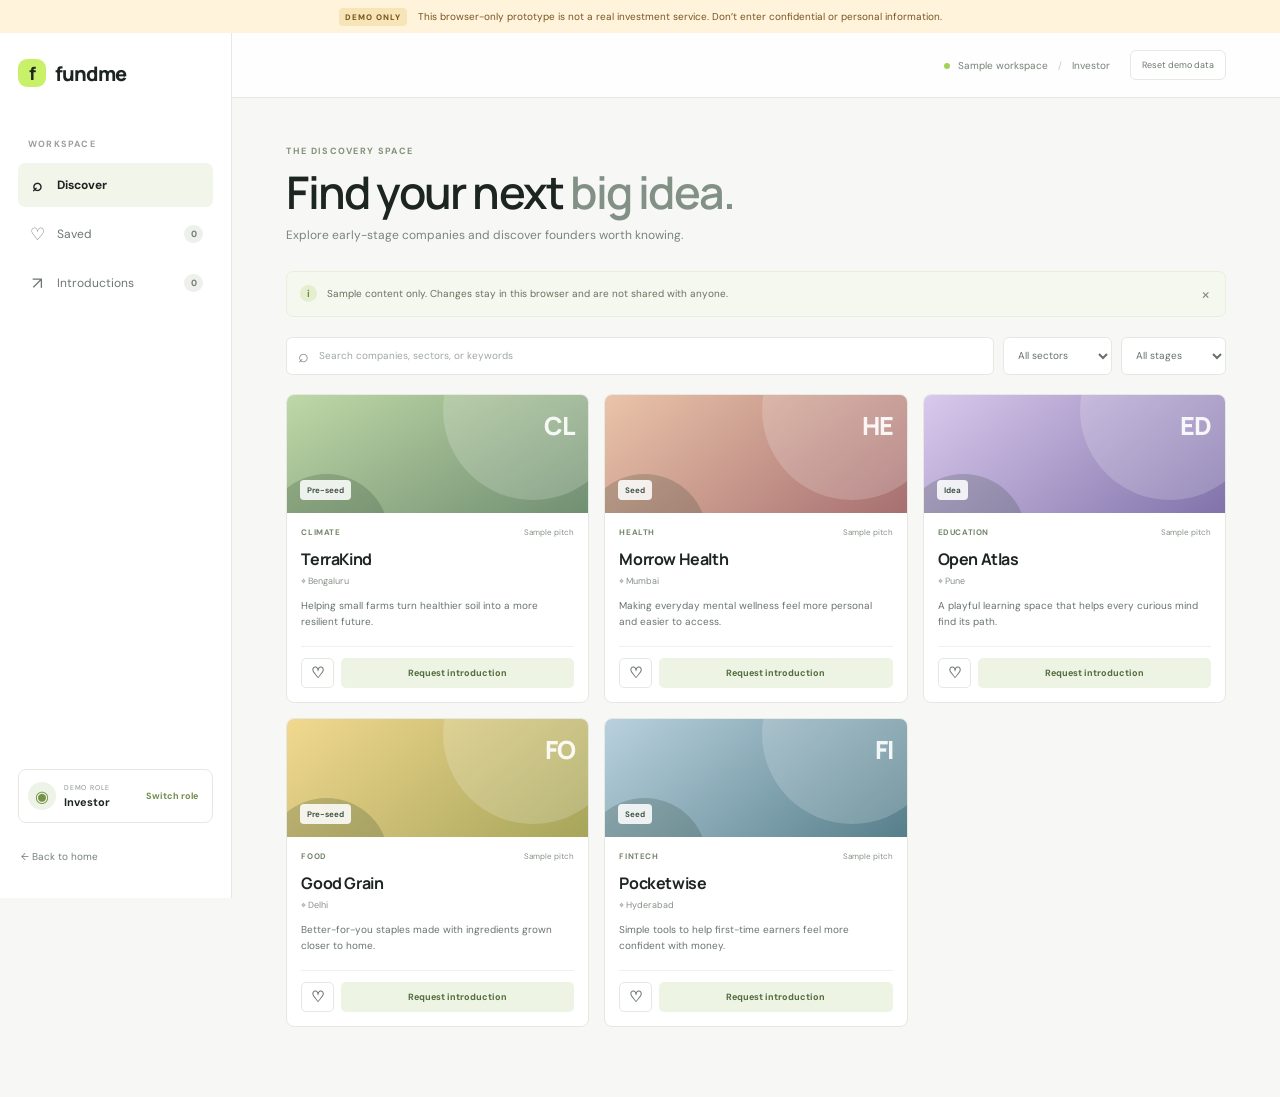
==== outputs/app.html @ 99f92410 "Create Fund Me static demo" ====
<!doctype html>
<html lang="en">
<head>
  <meta charset="utf-8">
  <meta name="viewport" content="width=device-width, initial-scale=1">
  <meta name="theme-color" content="#f6f7f2">
  <meta name="description" content="Explore the Fund Me founder and investor demo.">
  <title>Explore | Fund Me</title>
  <link rel="preconnect" href="https://fonts.googleapis.com">
  <link rel="preconnect" href="https://fonts.gstatic.com" crossorigin>
  <link href="https://fonts.googleapis.com/css2?family=DM+Sans:wght@400;500;600;700&family=Manrope:wght@400;500;600;700;800&display=swap" rel="stylesheet">
  <link rel="stylesheet" href="app.css">
  <script src="app.js" defer></script>
</head>
<body>
  <div class="demo-banner"><span>DEMO ONLY</span> This browser-only prototype is not a real investment service. Don’t enter confidential or personal information.</div>
  <div class="workspace">
    <aside class="sidebar">
      <a class="brand" href="index.html"><span class="brand-mark">f</span> fundme</a>
      <div class="side-label">WORKSPACE</div>
      <nav class="side-nav" aria-label="Workspace">
        <button class="nav-item active" data-view="discover"><span>⌕</span> Discover</button>
        <button class="nav-item" data-view="saved"><span>♡</span> Saved <b class="nav-count" id="saved-count">0</b></button>
        <button class="nav-item" data-view="inbox"><span>↗</span> Introductions <b class="nav-count" id="inbox-count">0</b></button>
      </nav>
      <div class="sidebar-bottom">
        <div class="role-card"><span class="role-icon">◉</span><div><small>DEMO ROLE</small><strong id="role-label">Investor</strong></div><button id="role-toggle" class="switch-role">Switch role</button></div>
        <a class="back-link" href="index.html">← Back to home</a>
      </div>
    </aside>
    <main class="main-panel">
      <header class="topbar"><div class="mobile-brand"><a class="brand" href="index.html"><span class="brand-mark">f</span> fundme</a></div><div class="topbar-note"><span class="status-dot"></span> Sample workspace <span class="topbar-sep">/</span> <span id="topbar-role">Investor</span></div><button class="mobile-switch" id="mobile-role-toggle">Switch role</button><button class="reset-button" id="reset-demo">Reset demo data</button></header>
      <div class="page-content">
        <section class="page-heading"><div><p class="eyebrow" id="page-eyebrow">THE DISCOVERY SPACE</p><h1 id="page-title">Find your next <span>big idea.</span></h1><p id="page-description">Explore early-stage companies and discover founders worth knowing.</p></div><button class="button button-dark create-button" id="create-pitch">＋ Create a pitch</button></section>
        <div class="demo-notice"><span>i</span><p>Sample content only. Changes stay in this browser and are not shared with anyone.</p><button id="dismiss-notice" aria-label="Dismiss notice">×</button></div>
        <section id="discover-controls" class="controls"><label class="search-box"><span>⌕</span><input id="search-input" type="search" placeholder="Search companies, sectors, or keywords" aria-label="Search companies, sectors, or keywords"></label><label class="select-box"><span class="sr-only">Filter by sector</span><select id="sector-filter"><option value="all">All sectors</option><option>Climate</option><option>Health</option><option>Education</option><option>Food</option><option>Fintech</option></select></label><label class="select-box"><span class="sr-only">Filter by stage</span><select id="stage-filter"><option value="all">All stages</option><option>Idea</option><option>Pre-seed</option><option>Seed</option></select></label></section>
        <section id="pitch-grid" class="pitch-grid" aria-live="polite"></section>
        <section id="empty-state" class="empty-state" hidden><div>✳</div><h2 id="empty-title">No pitches found</h2><p id="empty-description">Try changing your search or filters.</p></section>
        <section id="inbox-view" class="inbox-view" hidden><div class="inbox-heading"><h2>Introduction requests</h2><p>Requests created in this browser appear here.</p></div><div id="request-list"></div></section>
      </div>
    </main>
  </div>

  <dialog id="pitch-dialog" class="pitch-dialog">
    <form id="pitch-form">
      <div class="dialog-heading"><div><p class="eyebrow">YOUR STORY, YOUR WAY</p><h2>Create a sample pitch</h2></div><button class="icon-button" type="button" id="close-dialog" aria-label="Close">×</button></div>
      <p class="dialog-warning">Demo only: this information is saved in this browser. Don’t enter confidential or personal information.</p>
      <label>Company name<input name="name" required maxlength="60" placeholder="e.g. Green Path"></label>
      <div class="form-row"><label>Sector<select name="sector"><option>Climate</option><option>Health</option><option>Education</option><option>Food</option><option>Fintech</option></select></label><label>Stage<select name="stage"><option>Idea</option><option>Pre-seed</option><option>Seed</option></select></label></div>
      <label>One-line description<textarea name="description" required maxlength="180" rows="3" placeholder="What are you building?"></textarea></label>
      <label>Location<input name="location" maxlength="60" placeholder="e.g. Bengaluru"></label>
      <div class="dialog-actions"><button class="button button-quiet" type="button" id="cancel-dialog">Cancel</button><button class="button button-dark" type="submit">Publish sample pitch ↗</button></div>
    </form>
  </dialog>
</body>
</html>
---- outputs/app.css ----
:root{--ink:#1d2521;--muted:#707a73;--paper:#f6f7f2;--white:#fff;--green:#c8f169;--line:#e5e9e1;--font:"DM Sans",sans-serif;--display:"Manrope",sans-serif}
*{box-sizing:border-box}
body{margin:0;background:#f7f8f5;color:var(--ink);font-family:var(--font);-webkit-font-smoothing:antialiased}
button,input,select,textarea{font:inherit}
button{cursor:pointer}
a{color:inherit;text-decoration:none}
.demo-banner{background:#fff4db;color:#765520;text-align:center;padding:9px 16px;font-size:10px;line-height:1.5}.demo-banner span{font-size:8px;font-weight:800;letter-spacing:1px;background:#f7e5b7;padding:4px 6px;border-radius:4px;margin-right:8px}
.workspace{min-height:calc(100vh - 35px);display:grid;grid-template-columns:232px 1fr}
.sidebar{position:sticky;top:0;height:calc(100vh - 35px);min-height:500px;background:#fff;border-right:1px solid var(--line);padding:26px 18px;display:flex;flex-direction:column}
.brand{display:inline-flex;align-items:center;gap:9px;font:800 20px var(--display);letter-spacing:-1px}
.brand-mark{width:28px;height:28px;border-radius:9px;background:var(--green);display:grid;place-items:center;font:800 18px var(--display)}
.side-label{margin:51px 0 13px 10px;color:#99a199;font-size:9px;letter-spacing:1.2px;font-weight:700}
.side-nav{display:grid;gap:5px}
.nav-item{border:0;background:transparent;text-align:left;border-radius:7px;padding:11px 10px;font-size:12px;color:#6c776f;display:flex;align-items:center;gap:11px}
.nav-item>span{font-size:17px;width:18px;text-align:center}.nav-item.active{color:var(--ink);background:#f1f5ea;font-weight:700}.nav-count{margin-left:auto;background:#eef0eb;color:#737c74;border-radius:10px;min-width:19px;text-align:center;font-size:9px;padding:3px 5px}
.sidebar-bottom{margin-top:auto}
.role-card{border:1px solid var(--line);border-radius:8px;padding:12px 9px;display:flex;align-items:center;gap:8px;margin-bottom:18px}
.role-icon{width:28px;height:28px;background:#edf3e6;color:#749348;border-radius:50%;display:grid;place-items:center}
.role-card small,.role-card strong{display:block}.role-card small{font-size:7px;letter-spacing:.8px;color:#88928a}.role-card strong{font-size:11px;margin-top:3px}
.switch-role{border:0;background:none;color:#718d4a;font-size:9px;font-weight:700;margin-left:auto;padding:5px}
.back-link{display:block;padding:9px 3px;color:#778179;font-size:10px}
.main-panel{min-width:0}
.topbar{height:65px;border-bottom:1px solid var(--line);background:rgba(255,255,255,.82);display:flex;align-items:center;justify-content:flex-end;padding:0 5.2%;gap:20px}
.topbar-note{font-size:10px;color:#778179}.status-dot{display:inline-block;width:6px;height:6px;border-radius:50%;background:#a5d155;margin-right:5px}.topbar-sep{color:#c5cbc4;margin:0 7px}
.reset-button{border:1px solid var(--line);background:#fff;padding:8px 11px;border-radius:6px;color:#6d786f;font-size:9px}
.mobile-switch{display:none;border:0;background:#edf4e3;color:#526b3e;padding:8px 9px;border-radius:5px;font-size:9px;font-weight:700}
.mobile-brand{display:none}
.page-content{max-width:1120px;padding:47px 5.2% 70px;margin:0 auto}
.page-heading{display:flex;align-items:flex-end;justify-content:space-between;gap:18px;margin-bottom:28px}
.eyebrow{font-size:9px;letter-spacing:1.3px;font-weight:700;color:#829078;margin:0 0 10px}
.page-heading h1{font:600 clamp(32px,4vw,45px)/1.13 var(--display);letter-spacing:-1.8px;margin:0 0 9px}
.page-heading h1 span{color:#839086}.page-heading p:last-child{font-size:12px;color:#7a847c;margin:0}
.button{border:0;border-radius:6px;padding:12px 15px;font-size:10px;font-weight:700;display:inline-flex;align-items:center;justify-content:center;gap:10px}
.button-dark{background:var(--ink);color:#fff}.button-dark:hover{background:#37423b}.create-button{white-space:nowrap}
.demo-notice{display:flex;align-items:center;gap:10px;padding:11px 13px;border:1px solid #e8eedc;background:#f5f8ee;border-radius:7px;margin-bottom:20px}
.demo-notice>span{width:17px;height:17px;display:grid;place-items:center;background:#e5efcf;color:#708d47;border-radius:50%;font-size:10px;font-weight:700}
.demo-notice p{font-size:10px;color:#65735d;margin:0;flex:1}.demo-notice button{border:0;background:none;color:#879180;font-size:17px;padding:0 2px}
.controls{display:flex;gap:9px;margin-bottom:19px}
.search-box,.select-box{height:38px;background:#fff;border:1px solid var(--line);border-radius:6px;display:flex;align-items:center}
.search-box{flex:1;padding:0 11px;gap:8px;color:#7c887d}.search-box>span{font-size:18px}.search-box input{width:100%;border:0;outline:0;background:transparent;font-size:10px;color:var(--ink)}
.search-box input::placeholder{color:#a0a8a0}
.select-box select{height:100%;border:0;outline:0;background:transparent;padding:0 27px 0 10px;color:#667168;font-size:10px;max-width:145px}
.pitch-grid{display:grid;grid-template-columns:repeat(3,minmax(0,1fr));gap:15px}
.pitch-card{background:#fff;border:1px solid var(--line);border-radius:8px;overflow:hidden;display:flex;flex-direction:column;min-width:0}
.card-art{height:118px;position:relative;overflow:hidden;display:flex;align-items:flex-end;padding:13px}
.card-art.climate{background:linear-gradient(150deg,#bfd8a7,#718f72)}.card-art.health{background:linear-gradient(140deg,#eac4a9,#a76f71)}.card-art.education{background:linear-gradient(140deg,#d9c9ed,#8173aa)}.card-art.food{background:linear-gradient(140deg,#f1d88f,#a6a55a)}.card-art.fintech{background:linear-gradient(140deg,#b9d1de,#567f8b)}
.card-art:before,.card-art:after{content:"";position:absolute;border-radius:50%;background:rgba(255,255,255,.18)}.card-art:before{width:180px;height:180px;right:-35px;top:-75px}.card-art:after{width:125px;height:125px;left:-23px;bottom:-86px;background:rgba(31,56,39,.2)}
.art-shape{position:absolute;font:800 25px var(--display);letter-spacing:-1.4px;color:rgba(255,255,255,.9);right:14px;top:13px}
.stage-chip{position:relative;z-index:1;padding:5px 7px;background:rgba(255,255,255,.86);border-radius:4px;font-size:8px;font-weight:700;color:#43554a}
.card-body{padding:14px;display:flex;flex-direction:column;flex:1}
.card-meta{display:flex;align-items:center;justify-content:space-between;gap:8px;color:#879187;font-size:8px}
.sector-label{font-size:8px;letter-spacing:.6px;text-transform:uppercase;font-weight:700;color:#72866b}
.pitch-card h2{font:700 16px var(--display);letter-spacing:-.4px;margin:11px 0 5px}
.pitch-card .location{color:#879087;font-size:9px;margin:0 0 11px}
.pitch-card .description{font-size:10px;line-height:1.65;color:#69746d;margin:0 0 15px;flex:1}
.card-actions{display:flex;gap:7px;border-top:1px solid #eff1ed;padding-top:11px}
.card-actions button{height:30px;border-radius:5px;font-size:9px;font-weight:700}
.save-button{width:33px;border:1px solid var(--line);background:#fff;color:#6a766d;font-size:15px!important}.save-button.saved{color:#648641;background:#f2f7e9;border-color:#e3ebd7}
.intro-button{flex:1;border:0;background:#edf4e3;color:#526b3e}.intro-button.requested{background:#f1f2ef;color:#7c847d}
.empty-state{text-align:center;padding:60px 20px;color:#7c877e}.empty-state>div{color:#a5ce62;font-size:26px}.empty-state h2{font:700 19px var(--display);color:var(--ink);margin:10px 0}.empty-state p{font-size:11px}
.inbox-view{margin-top:4px}.inbox-heading h2{font:700 19px var(--display);margin:0 0 5px}.inbox-heading p{font-size:11px;color:#7c867e;margin:0 0 18px}
.request-card{display:flex;align-items:center;gap:14px;background:#fff;border:1px solid var(--line);border-radius:7px;padding:14px;margin-bottom:9px}
.request-avatar{flex:none;width:36px;height:36px;display:grid;place-items:center;background:#edf4e3;border-radius:50%;color:#6b8746;font:700 13px var(--display)}
.request-content{min-width:0;flex:1}.request-content strong{font-size:11px}.request-content p{font-size:9px;color:#7b857d;margin:4px 0 0}.request-status{font-size:8px;text-transform:uppercase;letter-spacing:.6px;font-weight:700;color:#758b56}
.request-status.declined{color:#a27168}.request-actions{display:flex;gap:6px}.request-actions button{border:1px solid var(--line);background:white;border-radius:5px;padding:7px 9px;font-size:9px;color:#657168}.request-actions .accept-button{background:#eef4e5;color:#5a763a;border-color:#e2ebd6}
.empty-inbox{text-align:center;background:#fff;border:1px dashed #dce2d9;border-radius:7px;padding:40px 20px;color:#7e887f;font-size:11px}
.pitch-dialog{border:0;border-radius:11px;padding:27px;width:min(470px,calc(100% - 28px));box-shadow:0 22px 80px rgba(19,31,22,.24);color:var(--ink)}
.pitch-dialog::backdrop{background:rgba(18,27,21,.44)}
.dialog-heading{display:flex;justify-content:space-between;align-items:flex-start}.dialog-heading .eyebrow{margin-bottom:5px}.dialog-heading h2{font:700 22px var(--display);letter-spacing:-.8px;margin:0}
.icon-button{border:0;background:#f1f3ef;border-radius:50%;width:27px;height:27px;font-size:18px;color:#707a72}
.dialog-warning{padding:10px;background:#fff5e0;color:#786231;font-size:9px;line-height:1.5;border-radius:5px;margin:17px 0}
.pitch-dialog label{display:block;font-size:10px;font-weight:700;margin:12px 0;color:#5d685f}
.pitch-dialog input,.pitch-dialog select,.pitch-dialog textarea{display:block;width:100%;padding:10px;margin-top:6px;border:1px solid var(--line);border-radius:5px;font-size:11px;color:var(--ink);outline-color:#a6c679;background:#fff}
.pitch-dialog textarea{resize:vertical}.pitch-dialog input::placeholder,.pitch-dialog textarea::placeholder{color:#a2aaa3}
.form-row{display:grid;grid-template-columns:1fr 1fr;gap:12px}
.dialog-actions{display:flex;justify-content:flex-end;gap:8px;margin-top:20px}.button-quiet{background:#f2f4f0;color:#69746b}
.sr-only{position:absolute;width:1px;height:1px;padding:0;margin:-1px;overflow:hidden;clip:rect(0,0,0,0);white-space:nowrap;border:0}
[hidden]{display:none!important}
@media(max-width:1000px){.workspace{grid-template-columns:205px 1fr}.pitch-grid{grid-template-columns:repeat(2,minmax(0,1fr))}}
@media(max-width:650px){.demo-banner{font-size:9px}.workspace{display:block;min-height:calc(100vh - 35px)}.sidebar{position:static;height:auto;min-height:0;padding:13px 5% 0;border-right:0;border-bottom:1px solid var(--line)}.sidebar>.brand,.side-label,.sidebar-bottom{display:none}.side-nav{display:flex;gap:5px;overflow-x:auto}.nav-item{white-space:nowrap;padding:10px 12px;font-size:10px}.topbar{height:52px;padding:0 5%;justify-content:space-between;gap:7px}.mobile-brand{display:block}.mobile-brand .brand{font-size:16px}.mobile-brand .brand-mark{width:23px;height:23px;font-size:15px;border-radius:7px}.topbar-note{font-size:8px}.mobile-switch{display:block}.reset-button{font-size:8px;padding:7px}.page-content{padding:34px 5% 55px}.page-heading{align-items:flex-start;flex-direction:column}.page-heading h1{font-size:34px}.create-button{align-self:flex-start}.controls{flex-wrap:wrap}.search-box{flex-basis:100%}.select-box{flex:1}.select-box select{width:100%;max-width:none}.pitch-grid{grid-template-columns:1fr}.card-art{height:140px}.request-card{align-items:flex-start;flex-wrap:wrap}.request-content{flex-basis:calc(100% - 55px)}.request-actions{margin-left:50px}.form-row{gap:7px}.pitch-dialog{padding:21px}}
@media(prefers-reduced-motion:reduce){*{scroll-behavior:auto!important;transition:none!important}}
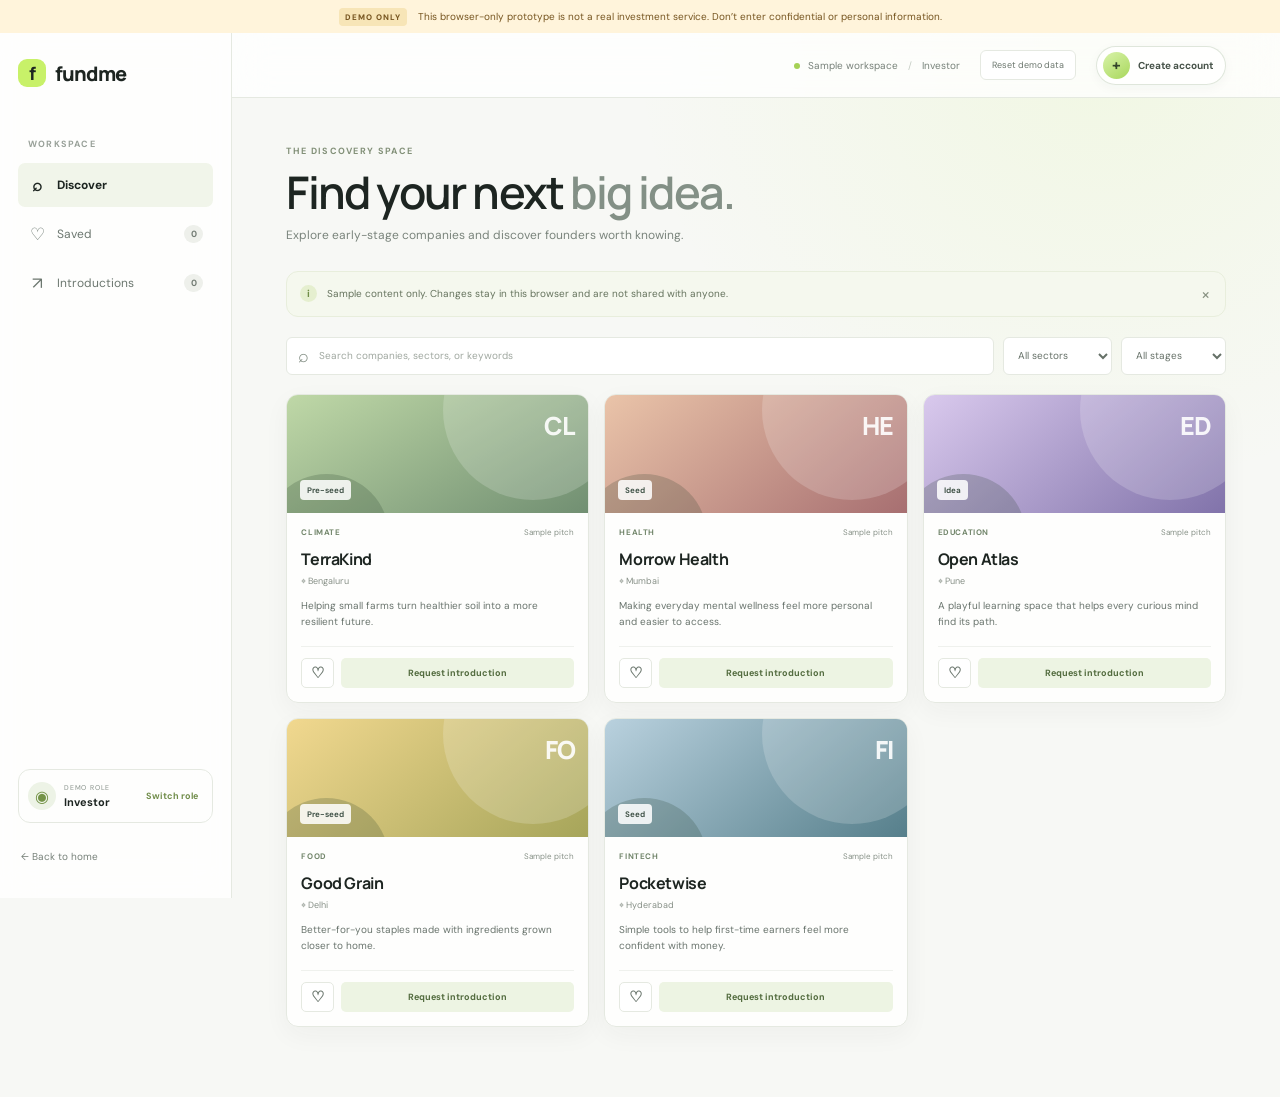
==== commit 91351b40: "Add demo profiles and polish pitch creation" ====
--- a/outputs/app.html
+++ b/outputs/app.html
@@ -29,9 +29,9 @@
       </div>
     </aside>
     <main class="main-panel">
-      <header class="topbar"><div class="mobile-brand"><a class="brand" href="index.html"><span class="brand-mark">f</span> fundme</a></div><div class="topbar-note"><span class="status-dot"></span> Sample workspace <span class="topbar-sep">/</span> <span id="topbar-role">Investor</span></div><button class="mobile-switch" id="mobile-role-toggle">Switch role</button><button class="reset-button" id="reset-demo">Reset demo data</button></header>
+      <header class="topbar"><div class="mobile-brand"><a class="brand" href="index.html"><span class="brand-mark">f</span> fundme</a></div><div class="topbar-note"><span class="status-dot"></span> Sample workspace <span class="topbar-sep">/</span> <span id="topbar-role">Investor</span></div><button class="mobile-switch" id="mobile-role-toggle">Switch role</button><button class="reset-button" id="reset-demo">Reset demo data</button><button class="account-button" id="account-action"><span class="account-avatar" id="account-avatar">+</span><span id="account-action-label">Create account</span></button></header>
       <div class="page-content">
-        <section class="page-heading"><div><p class="eyebrow" id="page-eyebrow">THE DISCOVERY SPACE</p><h1 id="page-title">Find your next <span>big idea.</span></h1><p id="page-description">Explore early-stage companies and discover founders worth knowing.</p></div><button class="button button-dark create-button" id="create-pitch">＋ Create a pitch</button></section>
+        <section class="page-heading"><div><p class="eyebrow" id="page-eyebrow">THE DISCOVERY SPACE</p><h1 id="page-title">Find your next <span>big idea.</span></h1><p id="page-description">Explore early-stage companies and discover founders worth knowing.</p></div><button class="button button-dark create-button" id="create-pitch"><svg aria-hidden="true" viewBox="0 0 20 20"><path d="M10 4v12M4 10h12"/></svg><span>Create a pitch</span></button></section>
         <div class="demo-notice"><span>i</span><p>Sample content only. Changes stay in this browser and are not shared with anyone.</p><button id="dismiss-notice" aria-label="Dismiss notice">×</button></div>
         <section id="discover-controls" class="controls"><label class="search-box"><span>⌕</span><input id="search-input" type="search" placeholder="Search companies, sectors, or keywords" aria-label="Search companies, sectors, or keywords"></label><label class="select-box"><span class="sr-only">Filter by sector</span><select id="sector-filter"><option value="all">All sectors</option><option>Climate</option><option>Health</option><option>Education</option><option>Food</option><option>Fintech</option></select></label><label class="select-box"><span class="sr-only">Filter by stage</span><select id="stage-filter"><option value="all">All stages</option><option>Idea</option><option>Pre-seed</option><option>Seed</option></select></label></section>
         <section id="pitch-grid" class="pitch-grid" aria-live="polite"></section>
@@ -52,5 +52,20 @@
       <div class="dialog-actions"><button class="button button-quiet" type="button" id="cancel-dialog">Cancel</button><button class="button button-dark" type="submit">Publish sample pitch ↗</button></div>
     </form>
   </dialog>
+
+  <dialog id="account-dialog" class="pitch-dialog account-dialog">
+    <form id="account-form">
+      <div class="dialog-heading"><div><p class="eyebrow">WELCOME TO FUND ME</p><h2>Create your demo profile</h2></div><button class="icon-button" type="button" id="close-account-dialog" aria-label="Close">×</button></div>
+      <p class="dialog-warning">This is a demo profile saved only in this browser—not a secure account. Don’t enter a password or confidential information.</p>
+      <label>Your name<input name="displayName" required maxlength="50" autocomplete="name" placeholder="How should we call you?"></label>
+      <label>I’m here as
+        <select name="role" required>
+          <option value="founder">A founder — I want to share a pitch</option>
+          <option value="investor">An investor — I want to discover ideas</option>
+        </select>
+      </label>
+      <div class="dialog-actions"><button class="button button-quiet" type="button" id="cancel-account-dialog">Cancel</button><button class="button button-dark" type="submit">Create demo profile <span aria-hidden="true">↗</span></button></div>
+    </form>
+  </dialog>
 </body>
 </html>
--- a/outputs/app.css
+++ b/outputs/app.css
@@ -79,3 +79,24 @@
 @media(max-width:1000px){.workspace{grid-template-columns:205px 1fr}.pitch-grid{grid-template-columns:repeat(2,minmax(0,1fr))}}
 @media(max-width:650px){.demo-banner{font-size:9px}.workspace{display:block;min-height:calc(100vh - 35px)}.sidebar{position:static;height:auto;min-height:0;padding:13px 5% 0;border-right:0;border-bottom:1px solid var(--line)}.sidebar>.brand,.side-label,.sidebar-bottom{display:none}.side-nav{display:flex;gap:5px;overflow-x:auto}.nav-item{white-space:nowrap;padding:10px 12px;font-size:10px}.topbar{height:52px;padding:0 5%;justify-content:space-between;gap:7px}.mobile-brand{display:block}.mobile-brand .brand{font-size:16px}.mobile-brand .brand-mark{width:23px;height:23px;font-size:15px;border-radius:7px}.topbar-note{font-size:8px}.mobile-switch{display:block}.reset-button{font-size:8px;padding:7px}.page-content{padding:34px 5% 55px}.page-heading{align-items:flex-start;flex-direction:column}.page-heading h1{font-size:34px}.create-button{align-self:flex-start}.controls{flex-wrap:wrap}.search-box{flex-basis:100%}.select-box{flex:1}.select-box select{width:100%;max-width:none}.pitch-grid{grid-template-columns:1fr}.card-art{height:140px}.request-card{align-items:flex-start;flex-wrap:wrap}.request-content{flex-basis:calc(100% - 55px)}.request-actions{margin-left:50px}.form-row{gap:7px}.pitch-dialog{padding:21px}}
 @media(prefers-reduced-motion:reduce){*{scroll-behavior:auto!important;transition:none!important}}
+
+/* Softer glass surfaces and quick actions keep the demo inviting without hiding its controls. */
+body{background:radial-gradient(ellipse at 86% 4%,rgba(200,241,105,.13),transparent 30%),#f7f8f5}
+.sidebar{background:rgba(255,255,255,.82);backdrop-filter:blur(16px);-webkit-backdrop-filter:blur(16px)}
+.topbar{position:sticky;top:0;z-index:5;background:rgba(255,255,255,.78);backdrop-filter:blur(18px);-webkit-backdrop-filter:blur(18px)}
+.pitch-card,.step-card,.role-card,.demo-notice{border-radius:12px}
+.pitch-card{background:rgba(255,255,255,.86);box-shadow:0 8px 26px rgba(37,54,39,.045);transition:transform .2s ease,box-shadow .2s ease}
+.pitch-card:hover{transform:translateY(-3px);box-shadow:0 14px 32px rgba(37,54,39,.09)}
+.account-button{display:inline-flex;align-items:center;gap:8px;max-width:180px;border:1px solid rgba(220,228,215,.9);border-radius:999px;background:rgba(255,255,255,.78);padding:5px 12px 5px 6px;color:#465248;font-size:10px;font-weight:700;box-shadow:0 3px 12px rgba(37,54,39,.04);transition:background .2s,transform .2s}
+.account-button:hover{background:#fff;transform:translateY(-1px)}
+.account-avatar{width:27px;height:27px;flex:none;border-radius:50%;display:grid;place-items:center;background:linear-gradient(145deg,#d9f3aa,#a8d75c);color:#35462b;font-size:15px;font-weight:700}
+.account-button #account-action-label{overflow:hidden;text-overflow:ellipsis;white-space:nowrap}
+.create-button{padding:13px 17px;border-radius:8px;box-shadow:0 6px 16px rgba(29,37,33,.13);transition:transform .2s,box-shadow .2s,background .2s}
+.create-button:hover{transform:translateY(-2px);box-shadow:0 10px 22px rgba(29,37,33,.18)}
+.create-button svg{width:16px;height:16px;fill:none;stroke:currentColor;stroke-width:2;stroke-linecap:round}
+.pitch-dialog{background:rgba(255,255,255,.96);backdrop-filter:blur(18px);-webkit-backdrop-filter:blur(18px);border:1px solid rgba(255,255,255,.8);border-radius:16px}
+.pitch-dialog::backdrop{background:rgba(20,30,22,.42);backdrop-filter:blur(4px)}
+.pitch-dialog input:focus,.pitch-dialog select:focus,.pitch-dialog textarea:focus{border-color:#a6c679;box-shadow:0 0 0 3px rgba(166,198,121,.18)}
+.account-dialog{width:min(440px,calc(100% - 28px))}
+button:focus-visible,a:focus-visible,input:focus-visible,select:focus-visible,textarea:focus-visible{outline:3px solid rgba(126,165,73,.55);outline-offset:2px}
+@media(max-width:650px){.topbar-note{display:none}.account-button{padding:4px;border:0;background:transparent;box-shadow:none}.account-button #account-action-label{display:none}.account-avatar{width:29px;height:29px}.create-button{align-self:flex-start}}
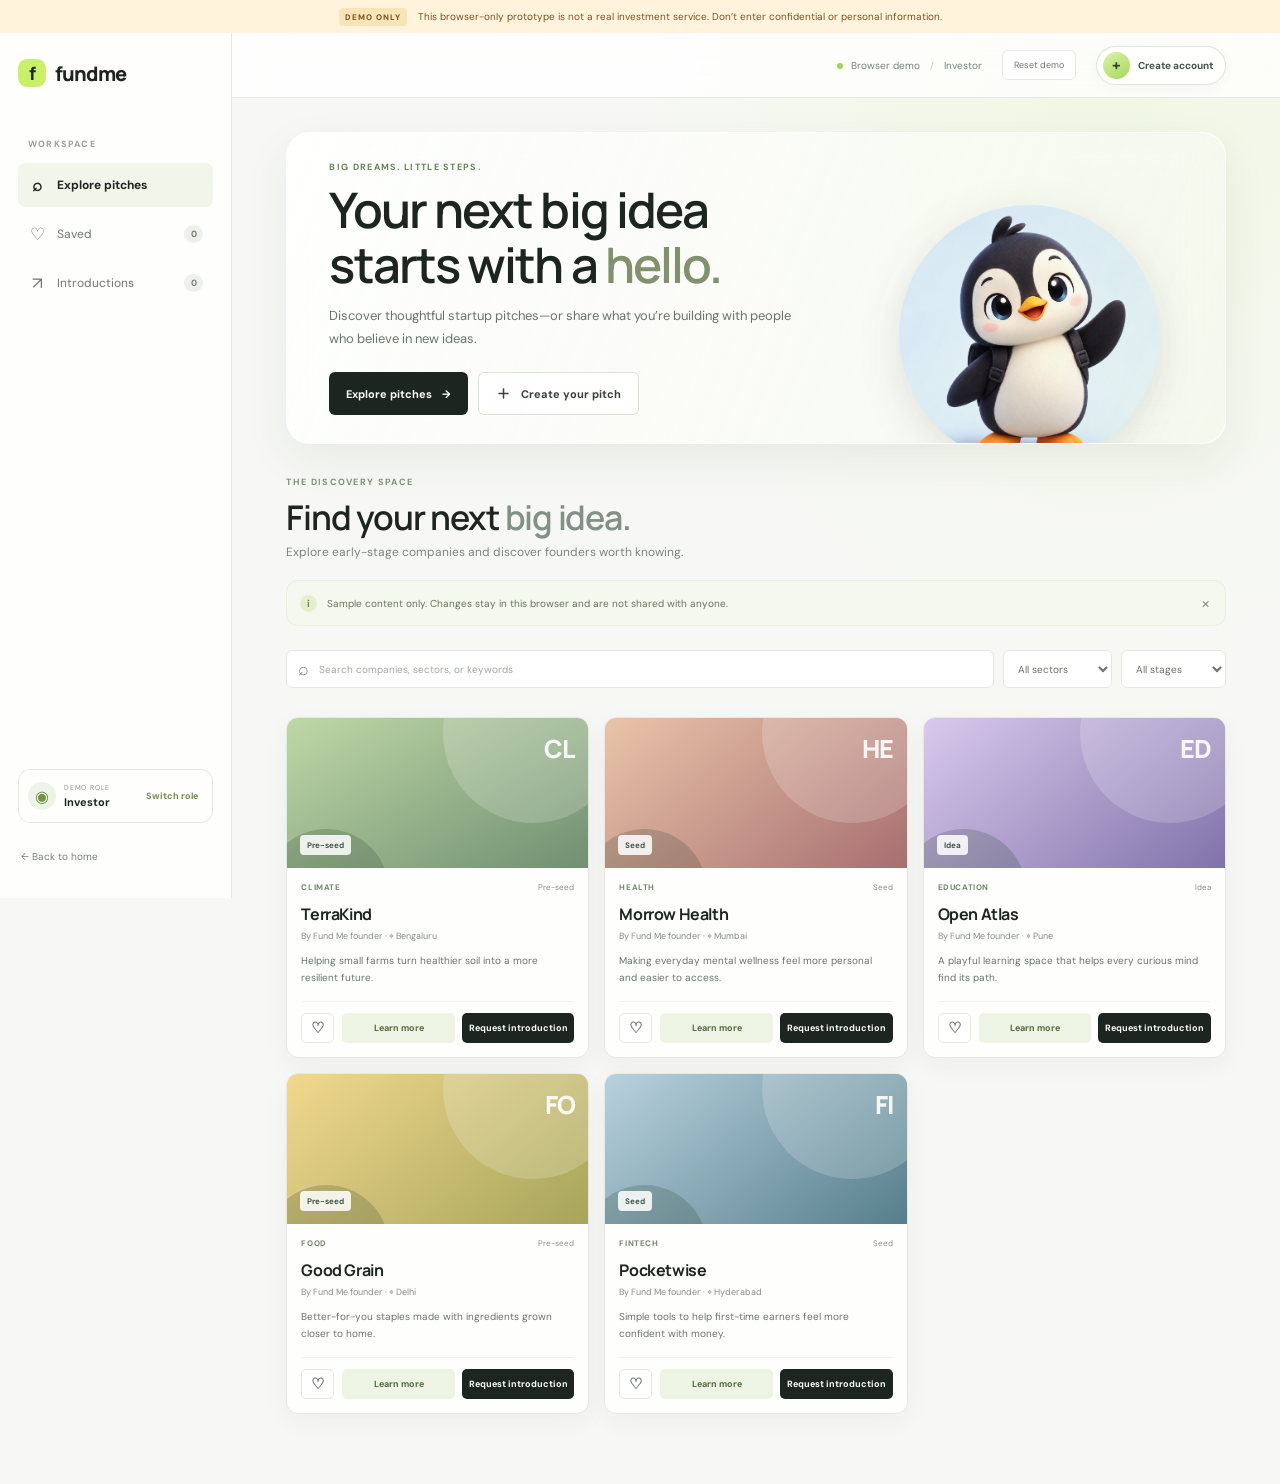
==== commit 6c5d6bf8: "Redesign Fund Me demo for simpler founder and investor journeys" ====
--- a/outputs/app.html
+++ b/outputs/app.html
@@ -14,12 +14,13 @@
 </head>
 <body>
   <div class="demo-banner"><span>DEMO ONLY</span> This browser-only prototype is not a real investment service. Don’t enter confidential or personal information.</div>
+  <div id="toast" class="toast" role="status" aria-live="polite" hidden></div>
   <div class="workspace">
     <aside class="sidebar">
       <a class="brand" href="index.html"><span class="brand-mark">f</span> fundme</a>
       <div class="side-label">WORKSPACE</div>
       <nav class="side-nav" aria-label="Workspace">
-        <button class="nav-item active" data-view="discover"><span>⌕</span> Discover</button>
+        <button class="nav-item active" data-view="discover"><span>⌕</span> Explore pitches</button>
         <button class="nav-item" data-view="saved"><span>♡</span> Saved <b class="nav-count" id="saved-count">0</b></button>
         <button class="nav-item" data-view="inbox"><span>↗</span> Introductions <b class="nav-count" id="inbox-count">0</b></button>
       </nav>
@@ -29,34 +30,73 @@
       </div>
     </aside>
     <main class="main-panel">
-      <header class="topbar"><div class="mobile-brand"><a class="brand" href="index.html"><span class="brand-mark">f</span> fundme</a></div><div class="topbar-note"><span class="status-dot"></span> Sample workspace <span class="topbar-sep">/</span> <span id="topbar-role">Investor</span></div><button class="mobile-switch" id="mobile-role-toggle">Switch role</button><button class="reset-button" id="reset-demo">Reset demo data</button><button class="account-button" id="account-action"><span class="account-avatar" id="account-avatar">+</span><span id="account-action-label">Create account</span></button></header>
+      <header class="topbar"><div class="mobile-brand"><a class="brand" href="index.html"><span class="brand-mark">f</span> fundme</a></div><div class="topbar-note"><span class="status-dot"></span> Browser demo <span class="topbar-sep">/</span> <span id="topbar-role">Investor</span></div><button class="reset-button" id="reset-demo">Reset demo</button><button class="account-button" id="account-action"><span class="account-avatar" id="account-avatar">+</span><span id="account-action-label">Create account</span></button></header>
       <div class="page-content">
-        <section class="page-heading"><div><p class="eyebrow" id="page-eyebrow">THE DISCOVERY SPACE</p><h1 id="page-title">Find your next <span>big idea.</span></h1><p id="page-description">Explore early-stage companies and discover founders worth knowing.</p></div><button class="button button-dark create-button" id="create-pitch"><svg aria-hidden="true" viewBox="0 0 20 20"><path d="M10 4v12M4 10h12"/></svg><span>Create a pitch</span></button></section>
+        <section class="welcome-hero" id="welcome-hero">
+          <div class="welcome-copy">
+            <p class="eyebrow">BIG DREAMS. LITTLE STEPS.</p>
+            <h1 id="welcome-title">Your next big idea<br>starts with a <span>hello.</span></h1>
+            <p>Discover thoughtful startup pitches—or share what you’re building with people who believe in new ideas.</p>
+            <div class="welcome-actions">
+              <button class="button button-dark" id="hero-explore">Explore pitches <span aria-hidden="true">→</span></button>
+              <button class="button button-soft" id="create-pitch"><svg aria-hidden="true" viewBox="0 0 20 20"><path d="M10 4v12M4 10h12"/></svg><span>Create your pitch</span></button>
+            </div>
+          </div>
+          <img class="welcome-mascot" src="assets/fundme-penguin.png" alt="Fund Me penguin mascot waving with a backpack" width="360" height="360">
+        </section>
+        <section class="page-heading"><div><p class="eyebrow" id="page-eyebrow">THE DISCOVERY SPACE</p><h2 id="page-title">Find your next <span>big idea.</span></h2><p id="page-description">Explore early-stage companies and discover founders worth knowing.</p></div></section>
         <div class="demo-notice"><span>i</span><p>Sample content only. Changes stay in this browser and are not shared with anyone.</p><button id="dismiss-notice" aria-label="Dismiss notice">×</button></div>
         <section id="discover-controls" class="controls"><label class="search-box"><span>⌕</span><input id="search-input" type="search" placeholder="Search companies, sectors, or keywords" aria-label="Search companies, sectors, or keywords"></label><label class="select-box"><span class="sr-only">Filter by sector</span><select id="sector-filter"><option value="all">All sectors</option><option>Climate</option><option>Health</option><option>Education</option><option>Food</option><option>Fintech</option></select></label><label class="select-box"><span class="sr-only">Filter by stage</span><select id="stage-filter"><option value="all">All stages</option><option>Idea</option><option>Pre-seed</option><option>Seed</option></select></label></section>
         <section id="pitch-grid" class="pitch-grid" aria-live="polite"></section>
-        <section id="empty-state" class="empty-state" hidden><div>✳</div><h2 id="empty-title">No pitches found</h2><p id="empty-description">Try changing your search or filters.</p></section>
+        <section id="empty-state" class="empty-state" hidden><img src="assets/fundme-penguin.png" alt="" width="96" height="96"><h2 id="empty-title">No pitches found</h2><p id="empty-description">Try changing your search or filters.</p></section>
         <section id="inbox-view" class="inbox-view" hidden><div class="inbox-heading"><h2>Introduction requests</h2><p>Requests created in this browser appear here.</p></div><div id="request-list"></div></section>
       </div>
     </main>
   </div>
 
-  <dialog id="pitch-dialog" class="pitch-dialog">
+  <dialog id="pitch-dialog" class="pitch-dialog wizard-dialog">
     <form id="pitch-form">
-      <div class="dialog-heading"><div><p class="eyebrow">YOUR STORY, YOUR WAY</p><h2>Create a sample pitch</h2></div><button class="icon-button" type="button" id="close-dialog" aria-label="Close">×</button></div>
-      <p class="dialog-warning">Demo only: this information is saved in this browser. Don’t enter confidential or personal information.</p>
-      <label>Company name<input name="name" required maxlength="60" placeholder="e.g. Green Path"></label>
-      <div class="form-row"><label>Sector<select name="sector"><option>Climate</option><option>Health</option><option>Education</option><option>Food</option><option>Fintech</option></select></label><label>Stage<select name="stage"><option>Idea</option><option>Pre-seed</option><option>Seed</option></select></label></div>
-      <label>One-line description<textarea name="description" required maxlength="180" rows="3" placeholder="What are you building?"></textarea></label>
-      <label>Location<input name="location" maxlength="60" placeholder="e.g. Bengaluru"></label>
-      <div class="dialog-actions"><button class="button button-quiet" type="button" id="cancel-dialog">Cancel</button><button class="button button-dark" type="submit">Publish sample pitch ↗</button></div>
+      <div class="dialog-heading"><div><p class="eyebrow">A FEW SIMPLE STEPS</p><h2 id="wizard-title">Your startup basics</h2></div><button class="icon-button" type="button" id="close-dialog" aria-label="Close pitch editor">×</button></div>
+      <div class="wizard-progress" aria-label="Pitch creation progress"><span id="wizard-progress-fill"></span></div>
+      <div class="wizard-step-label"><span id="wizard-step-name">Step 1 of 4</span><span>Draft saves in this browser</span></div>
+      <p class="dialog-warning">Demo only: your draft is stored in this browser. Selected media is previewed locally and is not uploaded.</p>
+      <section class="wizard-page" data-step="0">
+        <label>Startup name<input name="name" required maxlength="60" autocomplete="organization" placeholder="e.g. Green Path"></label>
+        <label>One-line description<textarea name="description" required maxlength="180" rows="3" placeholder="What are you building, in one clear sentence?"></textarea></label>
+        <div class="form-row"><label>Category<select name="sector"><option value="">Choose a category</option><option>Climate</option><option>Health</option><option>Education</option><option>Food</option><option>Fintech</option><option>Other</option></select></label><label>Stage<select name="stage"><option value="">Choose a stage</option><option>Idea</option><option>Pre-seed</option><option>Seed</option></select></label></div>
+      </section>
+      <section class="wizard-page" data-step="1" hidden>
+        <label>What problem are you solving?<textarea name="problem" required maxlength="500" rows="3" placeholder="Who has this problem, and why does it matter?"></textarea></label>
+        <label>How does your idea help?<textarea name="solution" required maxlength="500" rows="3" placeholder="What is your approach?"></textarea></label>
+        <div class="form-row"><label>Founder name<input name="founderName" required maxlength="60" autocomplete="name" placeholder="Your name"></label><label>Location<input name="location" required maxlength="60" autocomplete="address-level2" placeholder="e.g. Bengaluru"></label></div>
+        <label>Funding goal <span class="optional-label">Optional · INR</span><input name="fundingGoal" type="number" min="0" max="10000000000" step="10000" inputmode="numeric" placeholder="Leave blank if you prefer"></label>
+      </section>
+      <section class="wizard-page" data-step="2" hidden>
+        <label class="upload-zone"><span class="upload-icon">▧</span><strong>Add photos</strong><span>Choose up to 4 images · JPG, PNG, or WebP · 5 MB each</span><input id="photo-files" type="file" accept="image/jpeg,image/png,image/webp" multiple><span class="button button-quiet upload-trigger">Choose photos</span></label>
+        <div class="media-preview-grid" id="photo-previews" aria-live="polite"></div>
+        <label class="upload-zone video-zone"><span class="upload-icon">▷</span><strong>Add a pitch video</strong><span>MP4, WebM, or MOV · up to 100 MB · one video</span><input id="video-file" type="file" accept="video/mp4,video/webm,video/quicktime"><span class="button button-quiet upload-trigger">Choose video</span></label>
+        <div class="video-preview" id="video-preview" aria-live="polite"></div>
+        <p class="upload-hint">Preview files on this device only. They are not uploaded or saved with your draft in this demo.</p>
+      </section>
+      <section class="wizard-page" data-step="3" hidden>
+        <div class="pitch-preview" id="pitch-preview" aria-live="polite"></div>
+        <p class="dialog-warning">Before publishing: your sample pitch is visible only in this browser. A real public pitch needs a backend, secure media storage, and privacy controls.</p>
+      </section>
+      <p class="form-error" id="wizard-error" role="alert" hidden></p>
+      <div class="dialog-actions wizard-actions"><button class="button button-quiet" type="button" id="cancel-dialog">Save draft & close</button><button class="button button-quiet" type="button" id="wizard-back" hidden>Back</button><button class="button button-dark" type="button" id="wizard-next">Continue <span aria-hidden="true">→</span></button><button class="button button-dark" type="submit" id="wizard-publish" hidden>Publish sample pitch <span aria-hidden="true">↗</span></button></div>
     </form>
+  </dialog>
+
+  <dialog id="details-dialog" class="pitch-dialog details-dialog">
+    <div id="details-content"></div>
+    <div class="dialog-actions"><button class="button button-quiet" type="button" id="close-details">Close</button><button class="button button-dark" type="button" id="details-contact">Contact founder</button></div>
   </dialog>
 
   <dialog id="account-dialog" class="pitch-dialog account-dialog">
     <form id="account-form">
-      <div class="dialog-heading"><div><p class="eyebrow">WELCOME TO FUND ME</p><h2>Create your demo profile</h2></div><button class="icon-button" type="button" id="close-account-dialog" aria-label="Close">×</button></div>
-      <p class="dialog-warning">This is a demo profile saved only in this browser—not a secure account. Don’t enter a password or confidential information.</p>
+      <div class="dialog-heading"><div><p class="eyebrow">WELCOME TO FUND ME</p><h2 id="account-dialog-title">Create your demo profile</h2></div><button class="icon-button" type="button" id="close-account-dialog" aria-label="Close">×</button></div>
+      <p class="dialog-warning">Demo only: this profile stays in this browser. There is no password, secure sign-in, or shared account yet.</p>
+      <div class="account-mode" role="group" aria-label="Profile action"><button type="button" class="account-mode-button active" data-account-mode="create">Create profile</button><button type="button" class="account-mode-button" data-account-mode="signin">Use saved profile</button></div>
       <label>Your name<input name="displayName" required maxlength="50" autocomplete="name" placeholder="How should we call you?"></label>
       <label>I’m here as
         <select name="role" required>
@@ -64,7 +104,8 @@
           <option value="investor">An investor — I want to discover ideas</option>
         </select>
       </label>
-      <div class="dialog-actions"><button class="button button-quiet" type="button" id="cancel-account-dialog">Cancel</button><button class="button button-dark" type="submit">Create demo profile <span aria-hidden="true">↗</span></button></div>
+      <p class="form-error" id="account-error" role="alert" hidden></p>
+      <div class="dialog-actions"><button class="button button-quiet" type="button" id="cancel-account-dialog">Cancel</button><button class="button button-dark" type="submit" id="account-submit">Create demo profile <span aria-hidden="true">↗</span></button></div>
     </form>
   </dialog>
 </body>
--- a/outputs/app.css
+++ b/outputs/app.css
@@ -58,6 +58,8 @@
 .save-button{width:33px;border:1px solid var(--line);background:#fff;color:#6a766d;font-size:15px!important}.save-button.saved{color:#648641;background:#f2f7e9;border-color:#e3ebd7}
 .intro-button{flex:1;border:0;background:#edf4e3;color:#526b3e}.intro-button.requested{background:#f1f2ef;color:#7c847d}
 .empty-state{text-align:center;padding:60px 20px;color:#7c877e}.empty-state>div{color:#a5ce62;font-size:26px}.empty-state h2{font:700 19px var(--display);color:var(--ink);margin:10px 0}.empty-state p{font-size:11px}
+.empty-state img{width:96px;height:96px;object-fit:contain;mix-blend-mode:multiply}
+.toast{position:fixed;z-index:20;right:22px;bottom:22px;max-width:min(360px,calc(100vw - 32px));padding:12px 16px;border:1px solid rgba(255,255,255,.8);border-radius:11px;background:rgba(35,47,37,.9);color:#fff;font-size:11px;line-height:1.55;box-shadow:0 12px 35px rgba(27,39,29,.22);backdrop-filter:blur(16px);-webkit-backdrop-filter:blur(16px)}
 .inbox-view{margin-top:4px}.inbox-heading h2{font:700 19px var(--display);margin:0 0 5px}.inbox-heading p{font-size:11px;color:#7c867e;margin:0 0 18px}
 .request-card{display:flex;align-items:center;gap:14px;background:#fff;border:1px solid var(--line);border-radius:7px;padding:14px;margin-bottom:9px}
 .request-avatar{flex:none;width:36px;height:36px;display:grid;place-items:center;background:#edf4e3;border-radius:50%;color:#6b8746;font:700 13px var(--display)}
@@ -100,3 +102,84 @@
 .account-dialog{width:min(440px,calc(100% - 28px))}
 button:focus-visible,a:focus-visible,input:focus-visible,select:focus-visible,textarea:focus-visible{outline:3px solid rgba(126,165,73,.55);outline-offset:2px}
 @media(max-width:650px){.topbar-note{display:none}.account-button{padding:4px;border:0;background:transparent;box-shadow:none}.account-button #account-action-label{display:none}.account-avatar{width:29px;height:29px}.create-button{align-self:flex-start}}
+
+.page-content{max-width:1180px;padding-top:34px}
+.welcome-hero{position:relative;display:flex;align-items:center;justify-content:space-between;gap:22px;min-height:260px;overflow:hidden;padding:28px 42px;margin-bottom:32px;border:1px solid rgba(255,255,255,.82);border-radius:24px;background:linear-gradient(112deg,rgba(255,255,255,.9),rgba(245,248,237,.74));box-shadow:0 16px 46px rgba(35,51,37,.07);backdrop-filter:blur(20px);-webkit-backdrop-filter:blur(20px)}
+.welcome-copy{position:relative;z-index:1;max-width:590px}
+.welcome-copy .eyebrow{color:#68834e}
+.welcome-copy h1{font:600 clamp(32px,4.2vw,49px)/1.12 var(--display);letter-spacing:-1.9px;margin:0 0 12px}
+.welcome-copy h1 span{color:#81916e}
+.welcome-copy>p:not(.eyebrow){max-width:480px;color:#68746a;font-size:13px;line-height:1.75;margin:0}
+.welcome-actions{display:flex;gap:10px;flex-wrap:wrap;margin-top:22px}
+.welcome-actions .button{min-height:43px;padding:12px 17px;font-size:11px}
+.button-soft{background:rgba(255,255,255,.85);color:#354139;border:1px solid rgba(214,224,207,.9)}
+.button-soft:hover{background:#fff}
+.button-soft svg{width:15px;height:15px;fill:none;stroke:currentColor;stroke-width:2;stroke-linecap:round}
+.welcome-mascot{position:absolute;width:260px;height:260px;object-fit:contain;right:7%;bottom:-22px;border-radius:50%;mix-blend-mode:multiply;filter:drop-shadow(0 10px 20px rgba(35,43,59,.12));pointer-events:none}
+.page-heading{margin-bottom:20px}
+.page-heading h2{font:600 clamp(25px,3vw,34px)/1.15 var(--display);letter-spacing:-1.2px;margin:0 0 7px}
+.page-heading h2 span{color:#839086}
+.demo-notice{margin-bottom:14px}
+.controls{position:sticky;top:66px;z-index:3;padding:10px 0;background:rgba(247,248,245,.82);backdrop-filter:blur(12px);-webkit-backdrop-filter:blur(12px)}
+.card-art{height:150px}
+.card-photo,.card-video{position:absolute;inset:0;width:100%;height:100%;object-fit:cover;z-index:1;background:#e8ede7}
+.card-art:has(.card-photo):before,.card-art:has(.card-photo):after,.card-art:has(.card-video):before,.card-art:has(.card-video):after{display:none}
+.card-art:has(.card-photo) .art-shape,.card-art:has(.card-video) .art-shape{display:none}
+.card-art:has(.card-photo) .stage-chip,.card-art:has(.card-video) .stage-chip{z-index:2}
+.card-actions{display:grid;grid-template-columns:34px 1fr 1fr;align-items:stretch}
+.card-actions .intro-button,.card-actions .contact-button{min-width:0;padding:0 6px}
+.contact-button{border:0;border-radius:5px;background:#1d2521;color:#fff;font-size:9px;font-weight:700}
+.contact-button:hover{background:#37423b}
+.contact-button.requested{background:#eef1eb;color:#778179}
+.account-mode{display:flex;gap:5px;padding:4px;margin:15px 0;background:#f0f3ed;border-radius:8px}
+.account-mode-button{flex:1;border:0;border-radius:6px;padding:9px;background:transparent;color:#738071;font-size:10px;font-weight:700}
+.account-mode-button.active{background:#fff;color:#303a32;box-shadow:0 2px 6px rgba(30,40,31,.08)}
+.form-error{padding:10px 12px;margin:12px 0 0;border-radius:7px;background:#fff0ee;color:#a33d32;font-size:10px;line-height:1.5}
+.wizard-dialog{width:min(620px,calc(100% - 28px));max-height:min(90vh,850px);overflow-y:auto}
+.wizard-progress{height:5px;margin:20px 0 8px;overflow:hidden;border-radius:5px;background:#edf0e9}
+.wizard-progress span{display:block;width:25%;height:100%;border-radius:inherit;background:linear-gradient(90deg,#9acb59,#d4e78c);transition:width .25s ease}
+.wizard-step-label{display:flex;justify-content:space-between;gap:12px;color:#808980;font-size:9px}
+.wizard-step-label span:first-child{color:#596b50;font-weight:700}
+.wizard-page[hidden]{display:none}
+.wizard-page{padding:4px 1px}
+.wizard-page>label{margin-top:17px}
+.optional-label{color:#9aa39a;font-size:9px;font-weight:500}
+.upload-zone{position:relative;display:flex!important;flex-direction:column;align-items:center;gap:8px;padding:23px 15px;border:1px dashed #cbd7c4;border-radius:12px;background:rgba(244,248,239,.65);text-align:center;cursor:pointer}
+.upload-zone:hover{border-color:#9bb77a;background:#f6f9f1}
+.upload-zone strong{font-size:12px;color:#38453a}
+.upload-zone>span:not(.upload-icon):not(.upload-trigger){font-size:9px;font-weight:400;color:#78837a}
+.upload-icon{width:35px;height:35px;border-radius:11px;display:grid;place-items:center;background:#e7f0dd;color:#658246;font-size:20px}
+.upload-zone input[type=file]{position:absolute;width:1px;height:1px;opacity:0;pointer-events:none}
+.upload-trigger{font-size:9px!important;padding:9px 12px!important;margin-top:2px}
+.video-zone{margin-top:14px!important}
+.media-preview-grid{display:flex;gap:9px;flex-wrap:wrap;margin-top:10px}
+.media-tile{position:relative;width:82px;height:72px;overflow:hidden;border-radius:8px;background:#edf0eb}
+.media-tile img{width:100%;height:100%;object-fit:cover}
+.media-remove{position:absolute;right:4px;top:4px;border:0;border-radius:20px;padding:3px 7px;background:rgba(255,255,255,.92);color:#354137;font-size:12px}
+.video-preview{display:flex;align-items:center;gap:10px;flex-wrap:wrap;margin-top:9px;color:#6b756d;font-size:9px}
+.video-preview video{width:140px;max-height:85px;border-radius:7px;background:#171b20}
+.video-preview .media-remove{position:static;border:1px solid #e4e9e1}
+.upload-hint{margin:13px 0 0;color:#7a857c;font-size:9px;line-height:1.6}
+.wizard-actions{position:sticky;bottom:-27px;padding:14px 0 0;background:rgba(255,255,255,.94);backdrop-filter:blur(10px);-webkit-backdrop-filter:blur(10px)}
+.wizard-actions #wizard-next,.wizard-actions #wizard-publish{margin-left:auto}
+.pitch-preview{padding:15px;border:1px solid #e7ebe3;border-radius:12px;background:rgba(248,250,246,.8)}
+.pitch-preview h3{margin:7px 0;font:700 20px var(--display);letter-spacing:-.7px}
+.review-photos{display:flex;gap:7px;overflow:auto;margin:0 0 14px}
+.review-photos img{width:95px;height:75px;flex:none;object-fit:cover;border-radius:8px}
+.review-video,.details-media{width:100%;max-height:240px;object-fit:contain;border-radius:9px;background:#1b2024;margin-bottom:13px}
+.review-byline,.details-byline{font-size:10px;color:#78847a;margin:0 0 10px}
+.review-description,.details-summary{color:#59665c;font-size:11px;line-height:1.65}
+.review-story{display:grid;grid-template-columns:1fr 1fr;gap:6px 16px;padding-top:7px;border-top:1px solid #e7ebe3}
+.review-story h4{font-size:10px;margin:7px 0 0;color:#4e6343}
+.review-story p,.details-story p{font-size:10px;line-height:1.6;color:#67726a;margin:3px 0 8px}
+.review-goal,.details-goal{font-size:10px;font-weight:700;color:#5d743f}
+.review-privacy,.privacy-note{padding:9px 10px;border-radius:7px;background:#f0f4e9;color:#647159;font-size:9px;line-height:1.55}
+.details-dialog{width:min(560px,calc(100% - 28px))}
+.details-dialog h2{font:700 25px var(--display);letter-spacing:-.8px;margin:4px 0 7px}
+.details-story{padding:11px 0;border-top:1px solid #e8ece6;border-bottom:1px solid #e8ece6}
+.details-story h3{margin:8px 0 2px;font:700 12px var(--display)}
+.details-dialog .dialog-actions{position:sticky;bottom:-27px;padding:14px 0 0;background:rgba(255,255,255,.94)}
+.details-dialog #details-contact{margin-left:auto}
+@media(max-width:760px){.welcome-hero{min-height:245px;padding:25px 24px}.welcome-copy{max-width:65%}.welcome-mascot{width:210px;height:210px;right:0;bottom:-7px}.card-actions{grid-template-columns:34px 1fr}.card-actions .contact-button{grid-column:2}.card-actions .intro-button{grid-column:2}.pitch-grid{grid-template-columns:repeat(2,minmax(0,1fr))}}
+@media(max-width:600px){.page-content{padding-top:22px}.welcome-hero{min-height:290px;align-items:flex-start;padding:24px 20px 18px}.welcome-copy{max-width:100%;padding-right:48px}.welcome-copy h1{font-size:32px}.welcome-copy>p:not(.eyebrow){max-width:330px;font-size:11px}.welcome-actions{position:relative;z-index:2;gap:8px;margin-top:16px}.welcome-actions .button{min-height:40px;padding:10px 11px;font-size:9px}.welcome-mascot{width:142px;height:142px;right:-6px;bottom:-11px;opacity:.72}.page-heading{margin-bottom:14px}.page-heading h2{font-size:25px}.controls{top:52px}.pitch-grid{grid-template-columns:1fr}.card-art{height:165px}.card-actions{grid-template-columns:38px 1fr 1fr}.card-actions .intro-button,.card-actions .contact-button{grid-column:auto}.account-dialog,.wizard-dialog{padding:21px}.wizard-step-label{font-size:8px}.review-story{grid-template-columns:1fr}.wizard-actions{bottom:-21px}.media-tile{width:72px;height:64px}}
+@media(prefers-reduced-motion:reduce){.wizard-progress span,.pitch-card,.create-button{transition:none}}
